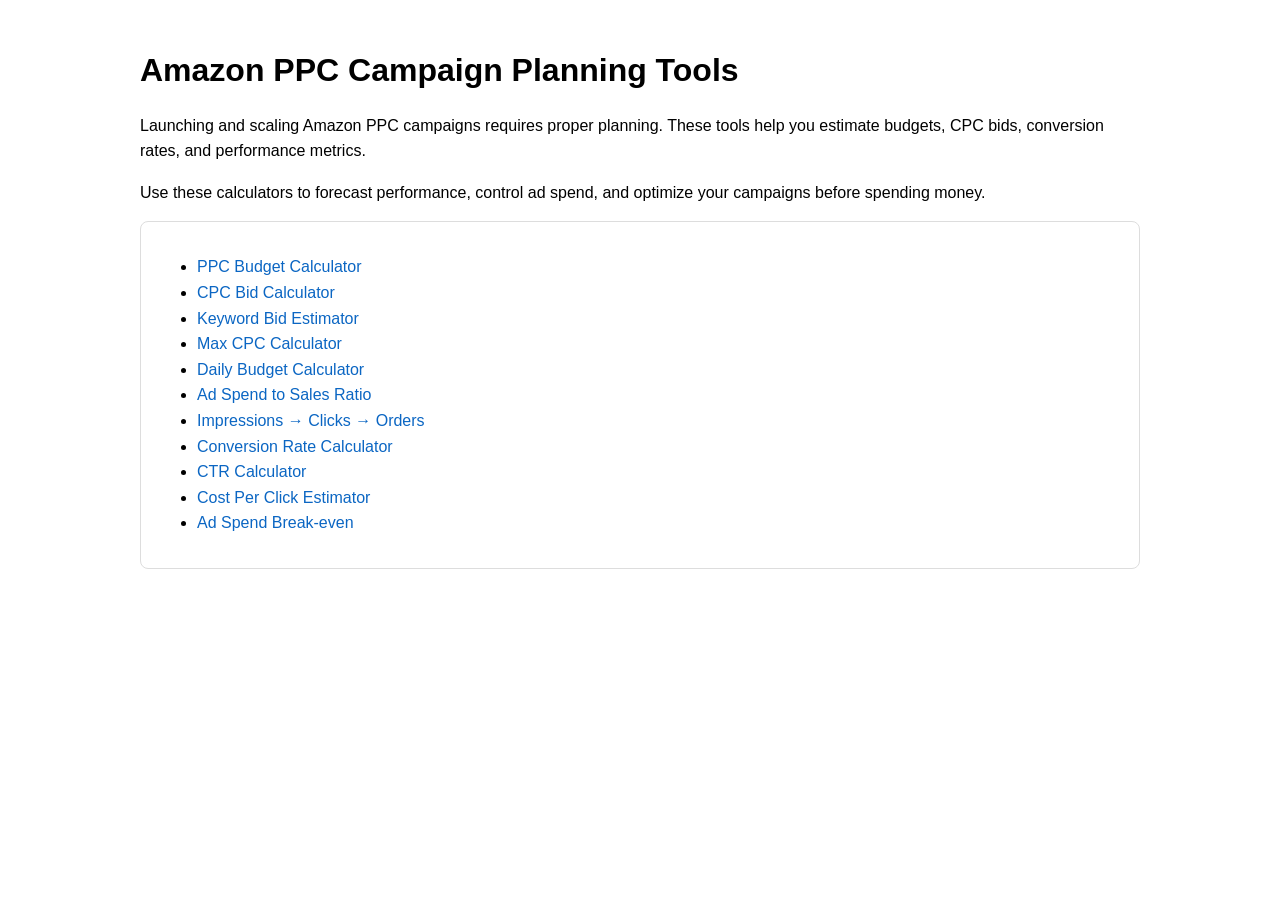
==== index.html @ fa7ad572 "Initial commit" ====
<!DOCTYPE html>
<html>
<head>
<meta charset="UTF-8">
<meta name="google-site-verification" content="PkLa_ViOo6FAHpvh8SacceMb95o9tePRdrqLNBz9X1M" />
<title>Amazon PPC Planning Calculators | Budget, CPC, CTR & Conversion</title>
<meta name="description" content="Plan Amazon PPC campaigns with budget, CPC, CTR, conversion rate and break-even calculators.">
<link rel="stylesheet" href="style.css">
</head>
<body>

<h1>Amazon PPC Campaign Planning Tools</h1>

<p>
Launching and scaling Amazon PPC campaigns requires proper planning. These tools help you estimate budgets, CPC bids, conversion rates, and performance metrics.
</p>

<p>
Use these calculators to forecast performance, control ad spend, and optimize your campaigns before spending money.
</p>

<div class="card">
<ul>
<li><a href="budget/index.html">PPC Budget Calculator</a></li>
<li><a href="cpc/index.html">CPC Bid Calculator</a></li>
<li><a href="keyword-bid/index.html">Keyword Bid Estimator</a></li>
<li><a href="max-cpc/index.html">Max CPC Calculator</a></li>
<li><a href="daily-budget/index.html">Daily Budget Calculator</a></li>
<li><a href="spend-ratio/index.html">Ad Spend to Sales Ratio</a></li>
<li><a href="funnel/index.html">Impressions → Clicks → Orders</a></li>
<li><a href="conversion/index.html">Conversion Rate Calculator</a></li>
<li><a href="ctr/index.html">CTR Calculator</a></li>
<li><a href="cpc-estimator/index.html">Cost Per Click Estimator</a></li>
<li><a href="breakeven/index.html">Ad Spend Break-even</a></li>
</ul>
</div>

</body>
</html>
---- style.css ----
body{font-family:Arial;padding:24px;max-width:1000px;margin:auto;line-height:1.6;}
h1{margin-bottom:10px;}
.card{border:1px solid #ddd;padding:16px;border-radius:8px;margin:12px 0;}
a{color:#0b66c3;text-decoration:none;}
button{padding:8px 12px;margin-top:10px;}
input{margin:6px 0;padding:6px;width:100%;}
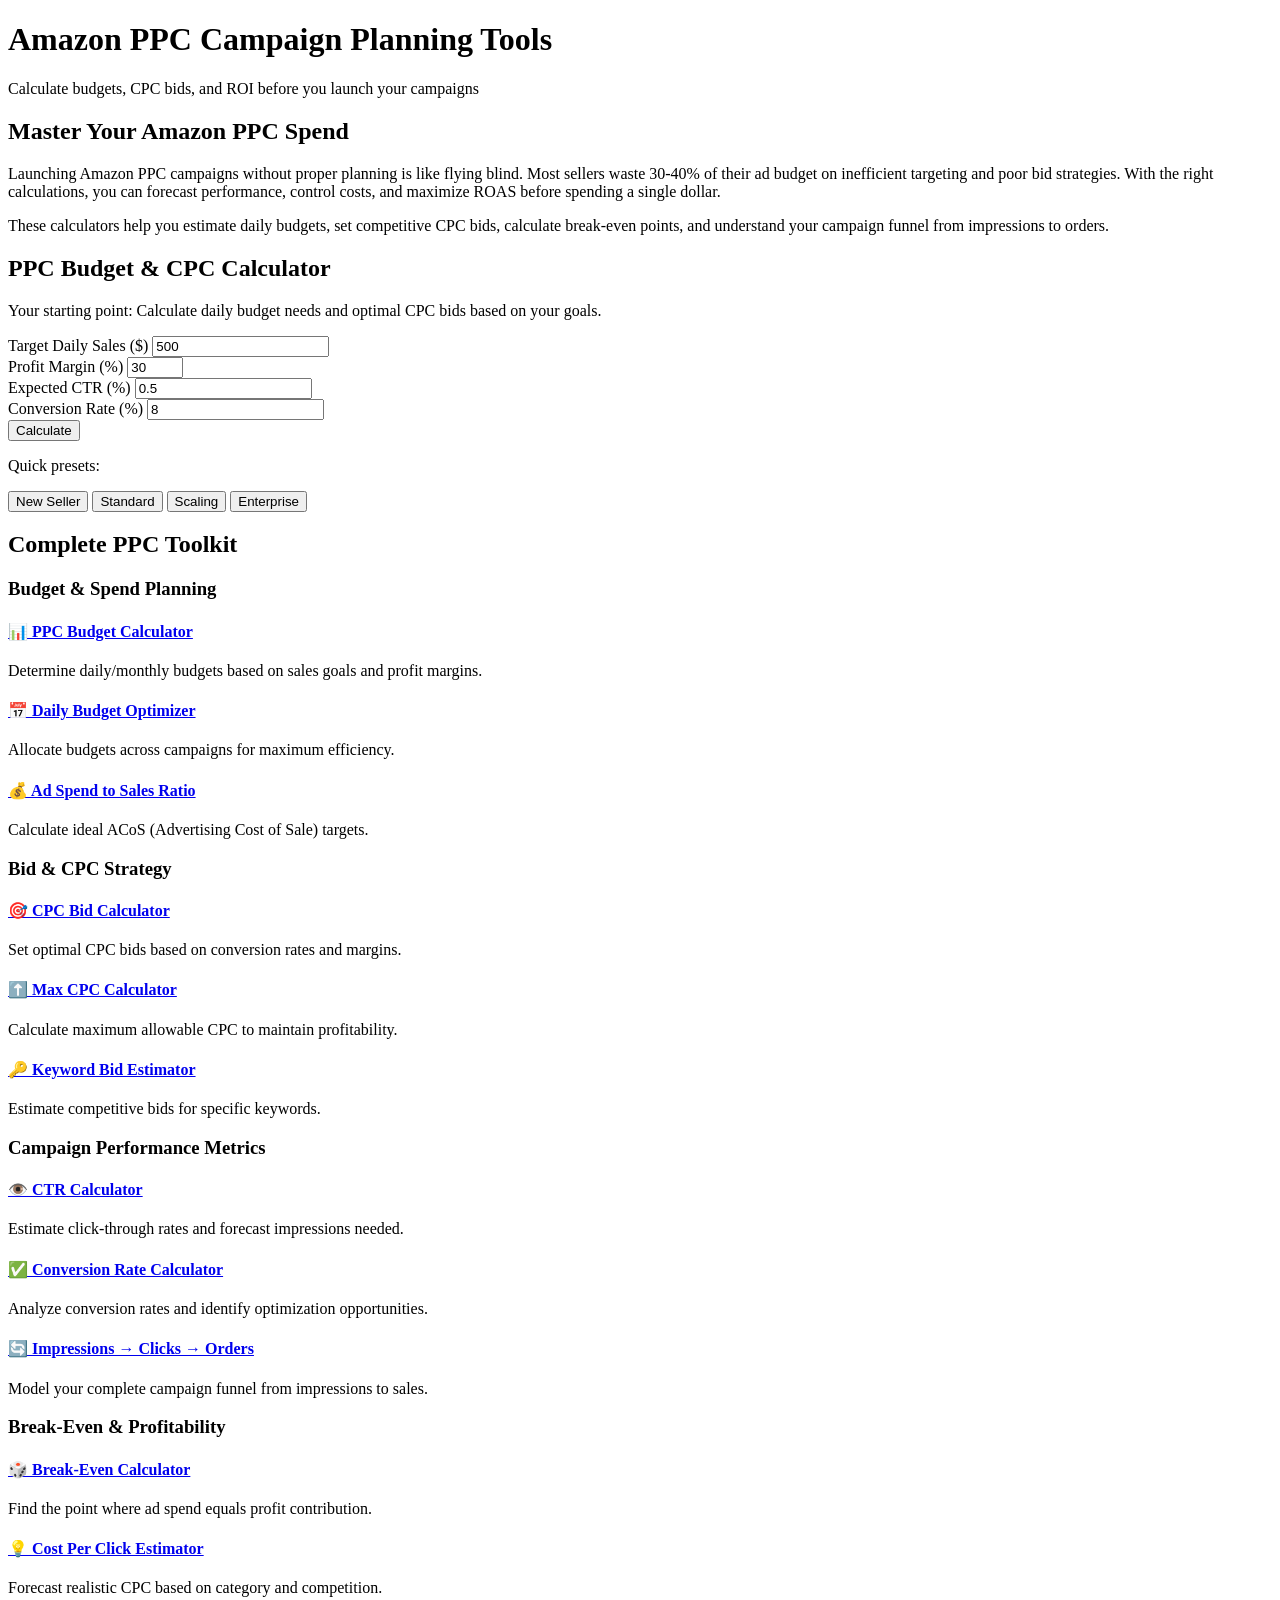
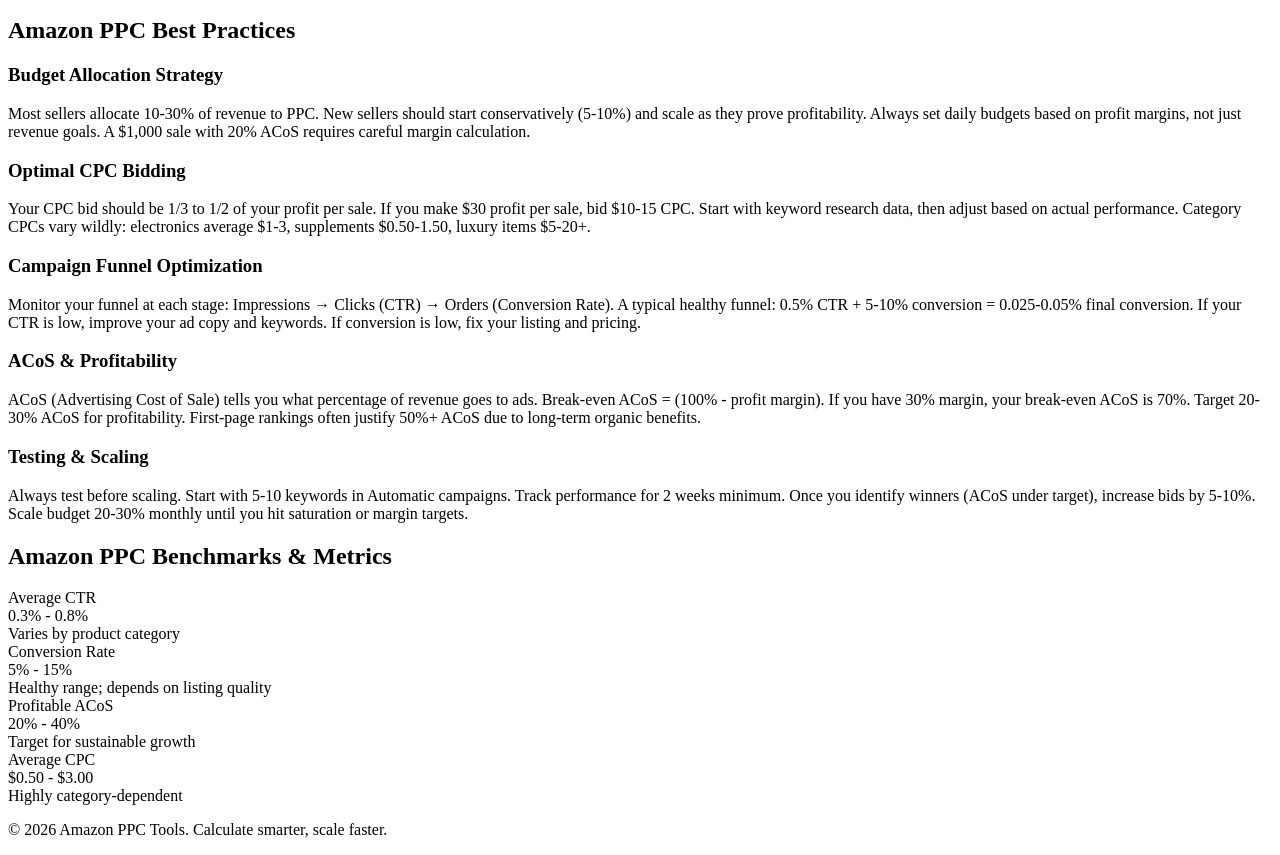
==== commit d559053c: "2 kw: ppc budget calculator - amazon cpc calculator" ====
--- a/index.html
+++ b/index.html
@@ -1,39 +1,242 @@
 <!DOCTYPE html>
-<html>
+
+<html lang="en">
 <head>
-<meta charset="UTF-8">
-<meta name="google-site-verification" content="PkLa_ViOo6FAHpvh8SacceMb95o9tePRdrqLNBz9X1M" />
-<title>Amazon PPC Planning Calculators | Budget, CPC, CTR & Conversion</title>
-<meta name="description" content="Plan Amazon PPC campaigns with budget, CPC, CTR, conversion rate and break-even calculators.">
-<link rel="stylesheet" href="style.css">
+    <meta charset="UTF-8">
+    <meta name="viewport" content="width=device-width, initial-scale=1.0">
+    <meta name="google-site-verification" content="uQVQvib9O00oQFIT-tXdnkU3Vh5VSFZw2b3WhCHTCns" />
+    <title>Amazon PPC Budget & CPC Calculator | Free Planning Tools</title>
+    <meta name="description" content="Calculate Amazon PPC budgets, CPC bids, CTR, conversion rates and ROI. Plan campaigns with data-driven insights.">
+    <link rel="stylesheet" href="styles.css">
 </head>
 <body>
-
-<h1>Amazon PPC Campaign Planning Tools</h1>
-
-<p>
-Launching and scaling Amazon PPC campaigns requires proper planning. These tools help you estimate budgets, CPC bids, conversion rates, and performance metrics.
-</p>
-
-<p>
-Use these calculators to forecast performance, control ad spend, and optimize your campaigns before spending money.
-</p>
-
-<div class="card">
-<ul>
-<li><a href="budget/index.html">PPC Budget Calculator</a></li>
-<li><a href="cpc/index.html">CPC Bid Calculator</a></li>
-<li><a href="keyword-bid/index.html">Keyword Bid Estimator</a></li>
-<li><a href="max-cpc/index.html">Max CPC Calculator</a></li>
-<li><a href="daily-budget/index.html">Daily Budget Calculator</a></li>
-<li><a href="spend-ratio/index.html">Ad Spend to Sales Ratio</a></li>
-<li><a href="funnel/index.html">Impressions → Clicks → Orders</a></li>
-<li><a href="conversion/index.html">Conversion Rate Calculator</a></li>
-<li><a href="ctr/index.html">CTR Calculator</a></li>
-<li><a href="cpc-estimator/index.html">Cost Per Click Estimator</a></li>
-<li><a href="breakeven/index.html">Ad Spend Break-even</a></li>
-</ul>
-</div>
+    <header class="header">
+        <div class="container">
+            <h1>Amazon PPC Campaign Planning Tools</h1>
+            <p class="subtitle">Calculate budgets, CPC bids, and ROI before you launch your campaigns</p>
+        </div>
+    </header>
+
+<main>
+    <section class="intro">
+        <div class="container">
+            <h2>Master Your Amazon PPC Spend</h2>
+            <p>
+                Launching Amazon PPC campaigns without proper planning is like flying blind. Most sellers waste 30-40% of their 
+                ad budget on inefficient targeting and poor bid strategies. With the right calculations, you can forecast performance, 
+                control costs, and maximize ROAS before spending a single dollar.
+            </p>
+            <p>
+                These calculators help you estimate daily budgets, set competitive CPC bids, calculate break-even points, 
+                and understand your campaign funnel from impressions to orders.
+            </p>
+        </div>
+    </section>
+
+    <section class="featured-tool">
+        <div class="container">
+            <h2>PPC Budget & CPC Calculator</h2>
+            <p>Your starting point: Calculate daily budget needs and optimal CPC bids based on your goals.</p>
+            
+            <div class="calculator">
+                <div class="calc-inputs">
+                    <div class="input-group">
+                        <label for="dailySales">Target Daily Sales ($)</label>
+                        <input type="number" id="dailySales" placeholder="500" min="0" value="500">
+                    </div>
+                    <div class="input-group">
+                        <label for="profitMargin">Profit Margin (%)</label>
+                        <input type="number" id="profitMargin" placeholder="30" min="0" max="100" value="30">
+                    </div>
+                    <div class="input-group">
+                        <label for="ctr">Expected CTR (%)</label>
+                        <input type="number" id="ctr" placeholder="0.5" min="0" step="0.1" value="0.5">
+                    </div>
+                    <div class="input-group">
+                        <label for="conversionRate">Conversion Rate (%)</label>
+                        <input type="number" id="conversionRate" placeholder="8" min="0" step="0.1" value="8">
+                    </div>
+                    <button class="calc-btn" onclick="calculatePPC()">Calculate</button>
+                </div>
+
+                <div class="calc-results" id="ppcResults" style="display: none;">
+                    <div class="result-group">
+                        <div class="result-item">
+                            <span class="label">Daily Budget</span>
+                            <span class="value" id="dailyBudget">$0.00</span>
+                            <span class="hint">Max recommended spend</span>
+                        </div>
+                        <div class="result-item">
+                            <span class="label">Optimal CPC Bid</span>
+                            <span class="value" id="optimalCPC">$0.00</span>
+                            <span class="hint">Starting bid recommendation</span>
+                        </div>
+                        <div class="result-item">
+                            <span class="label">Required Impressions</span>
+                            <span class="value" id="impressions">0</span>
+                            <span class="hint">Monthly estimate</span>
+                        </div>
+                        <div class="result-item">
+                            <span class="label">Break-Even ACoS</span>
+                            <span class="value" id="breakEvenAcos">0%</span>
+                            <span class="hint">Maximum acceptable ACoS</span>
+                        </div>
+                    </div>
+                </div>
+
+                <div class="quick-presets">
+                    <p class="preset-label">Quick presets:</p>
+                    <div class="preset-buttons">
+                        <button class="preset-btn" onclick="setPreset(100, 25, 0.3, 5)">New Seller</button>
+                        <button class="preset-btn" onclick="setPreset(500, 30, 0.5, 8)">Standard</button>
+                        <button class="preset-btn" onclick="setPreset(2000, 35, 0.8, 12)">Scaling</button>
+                        <button class="preset-btn" onclick="setPreset(5000, 40, 1.2, 15)">Enterprise</button>
+                    </div>
+                </div>
+            </div>
+        </div>
+    </section>
+
+    <section class="tools-grid">
+        <div class="container">
+            <h2>Complete PPC Toolkit</h2>
+            
+            <h3>Budget & Spend Planning</h3>
+            <div class="grid">
+                <div class="card">
+                    <h4><a href="budget/index.html">📊 PPC Budget Calculator</a></h4>
+                    <p>Determine daily/monthly budgets based on sales goals and profit margins.</p>
+                </div>
+                <div class="card">
+                    <h4><a href="daily-budget/index.html">📅 Daily Budget Optimizer</a></h4>
+                    <p>Allocate budgets across campaigns for maximum efficiency.</p>
+                </div>
+                <div class="card">
+                    <h4><a href="spend-ratio/index.html">💰 Ad Spend to Sales Ratio</a></h4>
+                    <p>Calculate ideal ACoS (Advertising Cost of Sale) targets.</p>
+                </div>
+            </div>
+
+            <h3>Bid & CPC Strategy</h3>
+            <div class="grid">
+                <div class="card">
+                    <h4><a href="cpc/index.html">🎯 CPC Bid Calculator</a></h4>
+                    <p>Set optimal CPC bids based on conversion rates and margins.</p>
+                </div>
+                <div class="card">
+                    <h4><a href="max-cpc/index.html">⬆️ Max CPC Calculator</a></h4>
+                    <p>Calculate maximum allowable CPC to maintain profitability.</p>
+                </div>
+                <div class="card">
+                    <h4><a href="keyword-bid/index.html">🔑 Keyword Bid Estimator</a></h4>
+                    <p>Estimate competitive bids for specific keywords.</p>
+                </div>
+            </div>
+
+            <h3>Campaign Performance Metrics</h3>
+            <div class="grid">
+                <div class="card">
+                    <h4><a href="ctr/index.html">👁️ CTR Calculator</a></h4>
+                    <p>Estimate click-through rates and forecast impressions needed.</p>
+                </div>
+                <div class="card">
+                    <h4><a href="conversion/index.html">✅ Conversion Rate Calculator</a></h4>
+                    <p>Analyze conversion rates and identify optimization opportunities.</p>
+                </div>
+                <div class="card">
+                    <h4><a href="funnel/index.html">🔄 Impressions → Clicks → Orders</a></h4>
+                    <p>Model your complete campaign funnel from impressions to sales.</p>
+                </div>
+            </div>
+
+            <h3>Break-Even & Profitability</h3>
+            <div class="grid">
+                <div class="card">
+                    <h4><a href="breakeven/index.html">🎲 Break-Even Calculator</a></h4>
+                    <p>Find the point where ad spend equals profit contribution.</p>
+                </div>
+                <div class="card">
+                    <h4><a href="cpc-estimator/index.html">💡 Cost Per Click Estimator</a></h4>
+                    <p>Forecast realistic CPC based on category and competition.</p>
+                </div>
+            </div>
+        </div>
+    </section>
+
+    <section class="best-practices">
+        <div class="container">
+            <h2>Amazon PPC Best Practices</h2>
+            
+            <h3>Budget Allocation Strategy</h3>
+            <p>
+                Most sellers allocate 10-30% of revenue to PPC. New sellers should start conservatively (5-10%) and scale as they prove profitability. 
+                Always set daily budgets based on profit margins, not just revenue goals. A $1,000 sale with 20% ACoS requires careful margin calculation.
+            </p>
+
+            <h3>Optimal CPC Bidding</h3>
+            <p>
+                Your CPC bid should be 1/3 to 1/2 of your profit per sale. If you make $30 profit per sale, bid $10-15 CPC. Start with keyword research data, 
+                then adjust based on actual performance. Category CPCs vary wildly: electronics average $1-3, supplements $0.50-1.50, luxury items $5-20+.
+            </p>
+
+            <h3>Campaign Funnel Optimization</h3>
+            <p>
+                Monitor your funnel at each stage: Impressions → Clicks (CTR) → Orders (Conversion Rate). A typical healthy funnel: 
+                0.5% CTR + 5-10% conversion = 0.025-0.05% final conversion. If your CTR is low, improve your ad copy and keywords. 
+                If conversion is low, fix your listing and pricing.
+            </p>
+
+            <h3>ACoS & Profitability</h3>
+            <p>
+                ACoS (Advertising Cost of Sale) tells you what percentage of revenue goes to ads. Break-even ACoS = (100% - profit margin). 
+                If you have 30% margin, your break-even ACoS is 70%. Target 20-30% ACoS for profitability. First-page rankings often justify 50%+ ACoS 
+                due to long-term organic benefits.
+            </p>
+
+            <h3>Testing & Scaling</h3>
+            <p>
+                Always test before scaling. Start with 5-10 keywords in Automatic campaigns. Track performance for 2 weeks minimum. 
+                Once you identify winners (ACoS under target), increase bids by 5-10%. Scale budget 20-30% monthly until you hit saturation or margin targets.
+            </p>
+        </div>
+    </section>
+
+    <section class="metrics-reference">
+        <div class="container">
+            <h2>Amazon PPC Benchmarks & Metrics</h2>
+            <div class="benchmark-table">
+                <div class="bench-row">
+                    <div class="bench-label">Average CTR</div>
+                    <div class="bench-value">0.3% - 0.8%</div>
+                    <div class="bench-note">Varies by product category</div>
+                </div>
+                <div class="bench-row">
+                    <div class="bench-label">Conversion Rate</div>
+                    <div class="bench-value">5% - 15%</div>
+                    <div class="bench-note">Healthy range; depends on listing quality</div>
+                </div>
+                <div class="bench-row">
+                    <div class="bench-label">Profitable ACoS</div>
+                    <div class="bench-value">20% - 40%</div>
+                    <div class="bench-note">Target for sustainable growth</div>
+                </div>
+                <div class="bench-row">
+                    <div class="bench-label">Average CPC</div>
+                    <div class="bench-value">$0.50 - $3.00</div>
+                    <div class="bench-note">Highly category-dependent</div>
+                </div>
+            </div>
+        </div>
+    </section>
+</main>
+
+<footer class="footer">
+    <div class="container">
+        <p>&copy; 2026 Amazon PPC Tools. Calculate smarter, scale faster.</p>
+    </div>
+</footer>
+
+<script src="app.js"></script>
 
 </body>
-</html>
+</html>
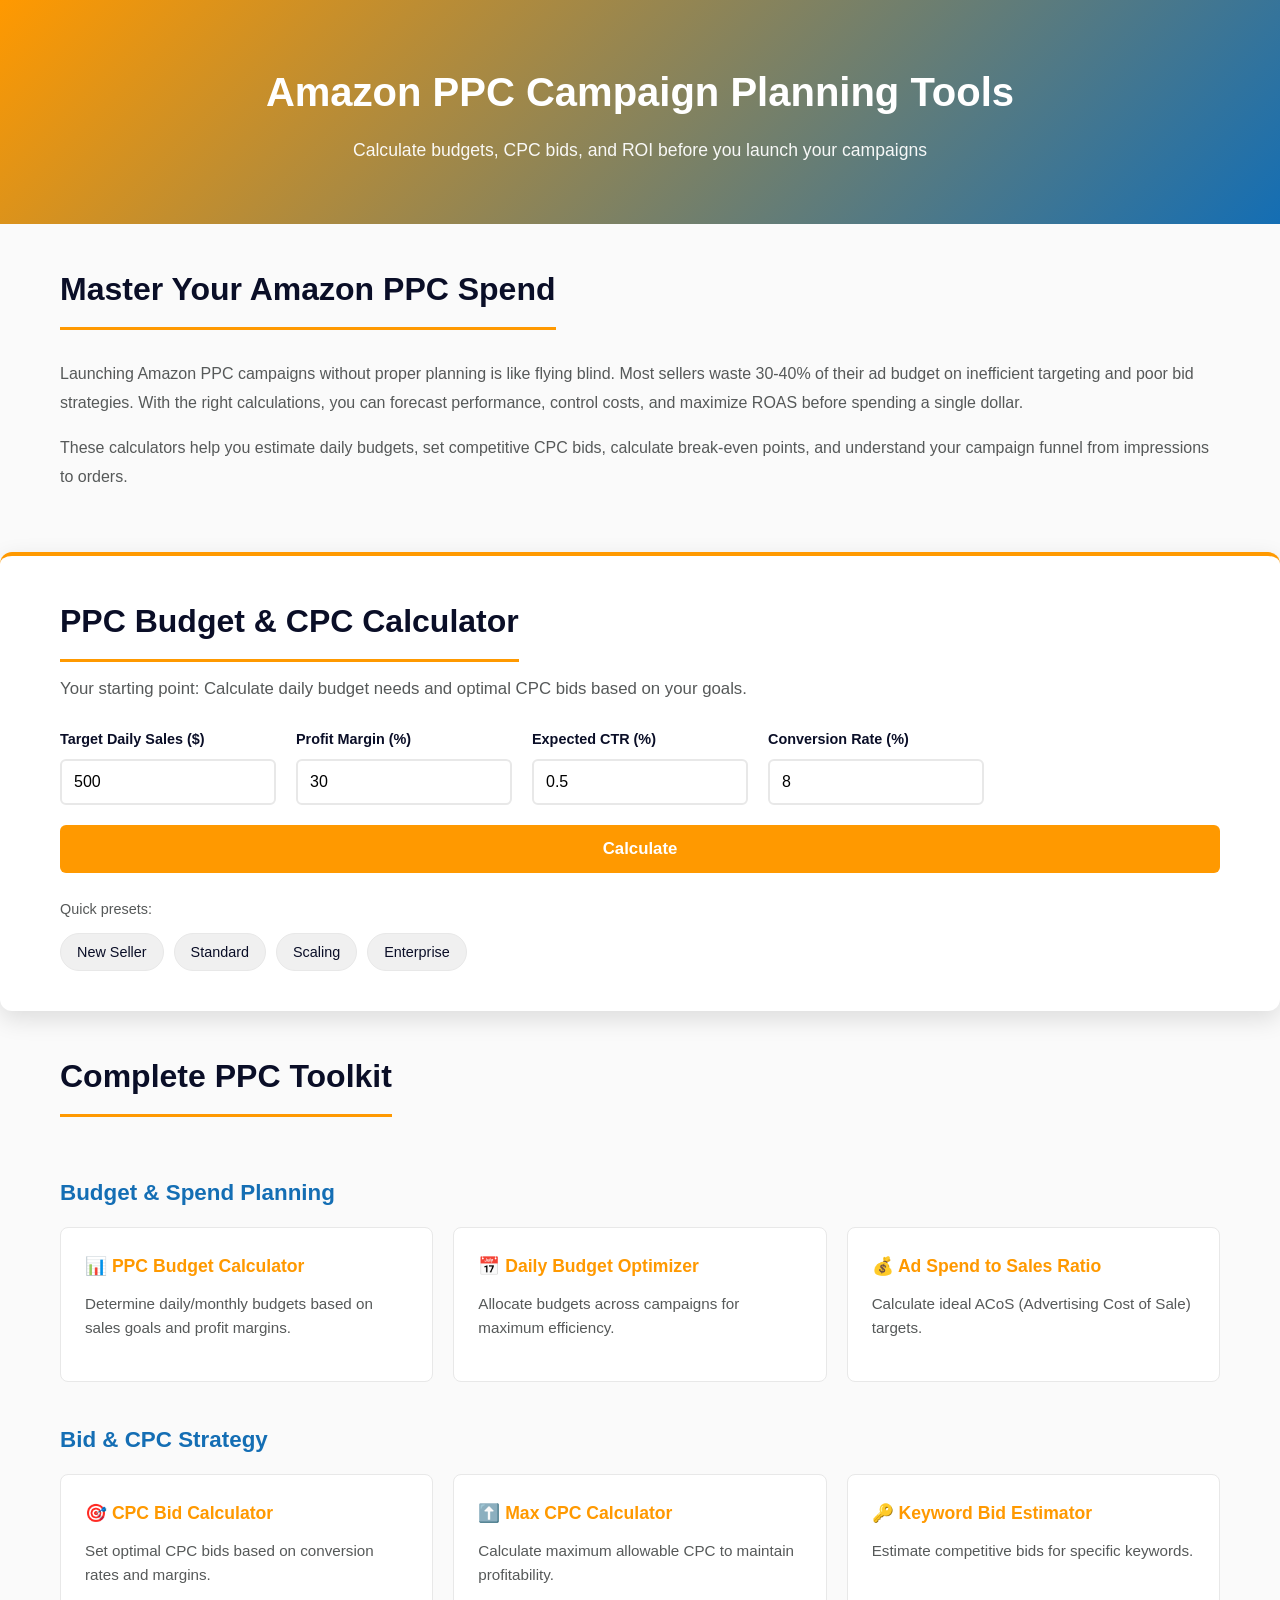
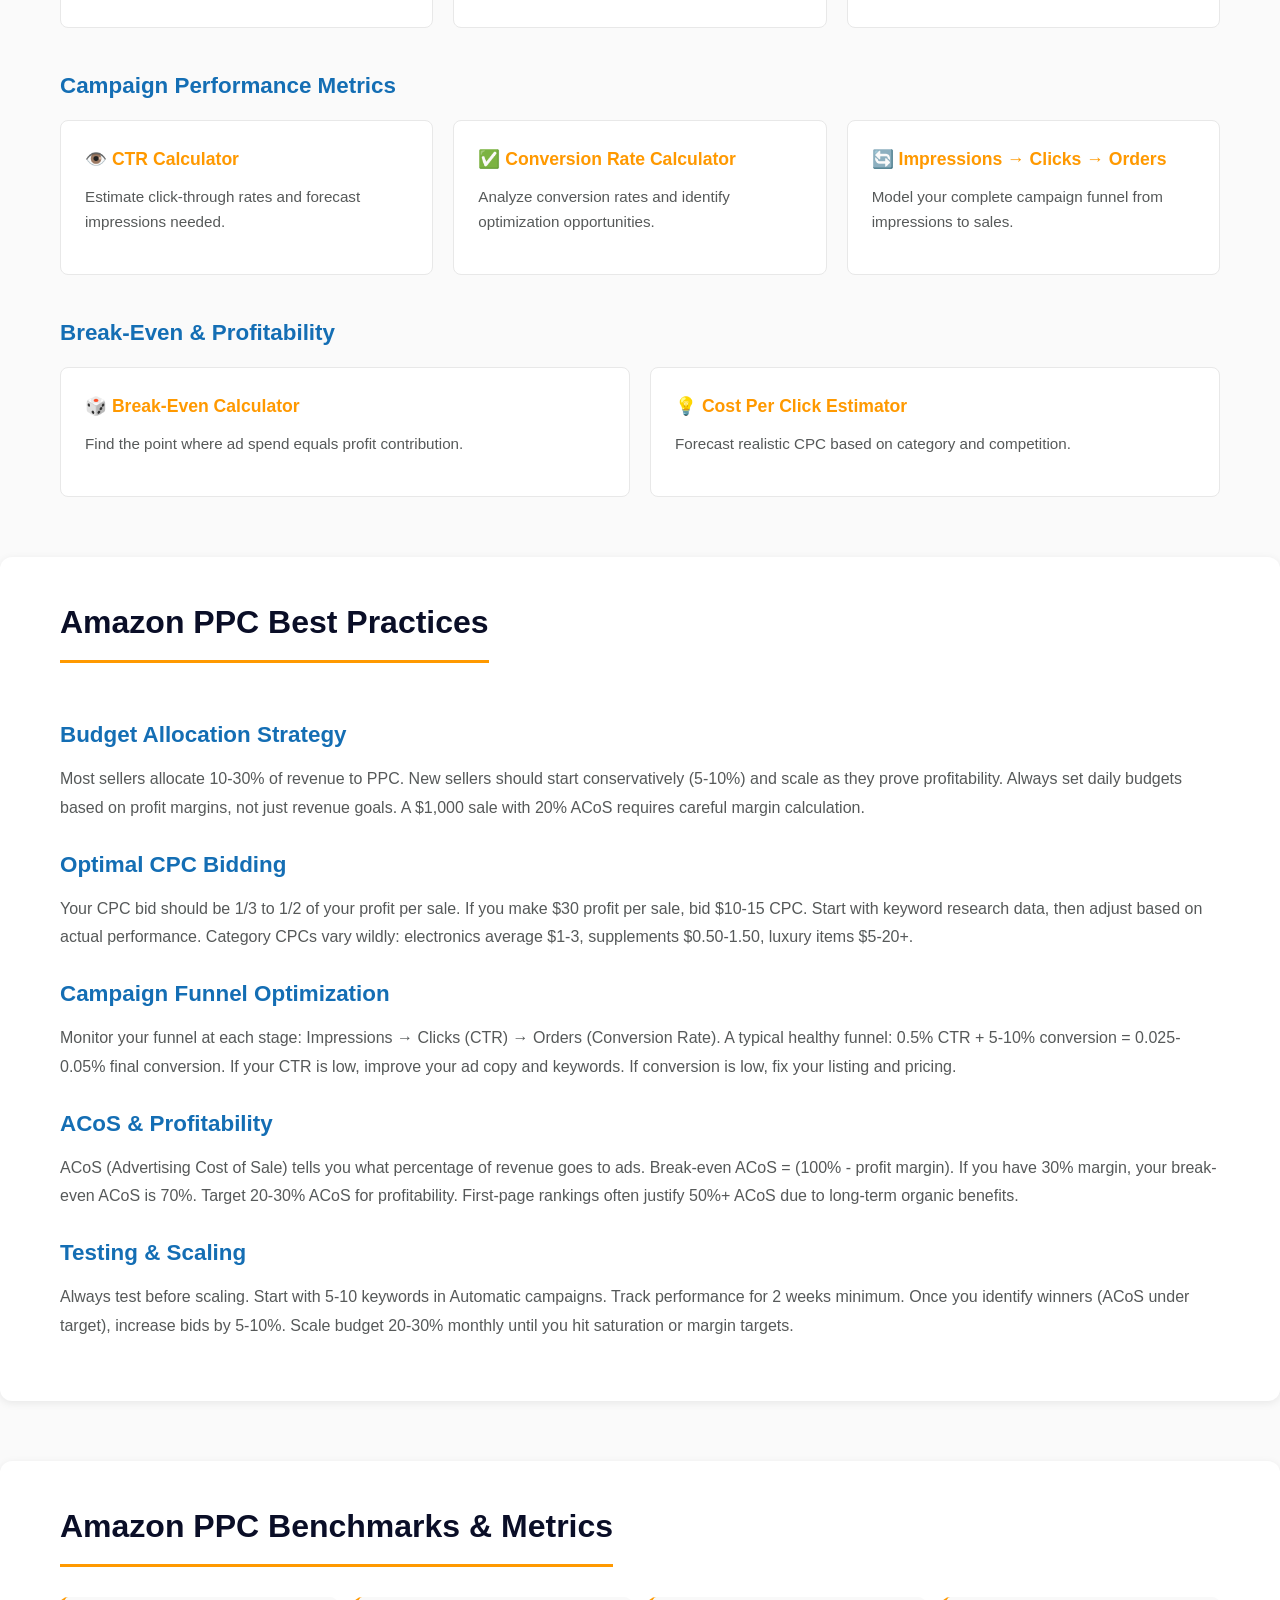
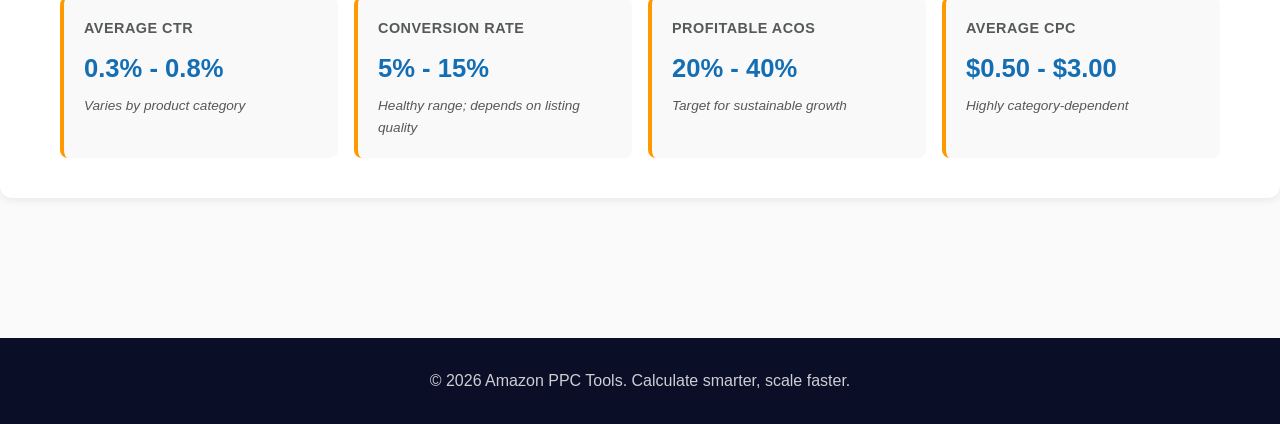
==== commit 9d4ce3ea: "Actualizar index.html" ====
--- a/index.html
+++ b/index.html
@@ -7,7 +7,7 @@
     <meta name="google-site-verification" content="uQVQvib9O00oQFIT-tXdnkU3Vh5VSFZw2b3WhCHTCns" />
     <title>Amazon PPC Budget & CPC Calculator | Free Planning Tools</title>
     <meta name="description" content="Calculate Amazon PPC budgets, CPC bids, CTR, conversion rates and ROI. Plan campaigns with data-driven insights.">
-    <link rel="stylesheet" href="styles.css">
+    <link rel="stylesheet" href="style.css">
 </head>
 <body>
     <header class="header">
--- a/style.css
+++ b/style.css
@@ -0,0 +1,429 @@
+* {
+    margin: 0;
+    padding: 0;
+    box-sizing: border-box;
+}
+
+:root {
+    --primary: #FF9900;
+    --primary-dark: #146EB4;
+    --secondary: #37475A;
+    --success: #27ae60;
+    --warning: #f39c12;
+    --bg: #fafafa;
+    --card-bg: #fff;
+    --text: #0a0e27;
+    --text-light: #565959;
+    --border: #e8e8e8;
+    --shadow: 0 2px 8px rgba(0, 0, 0, 0.08);
+    --shadow-lg: 0 8px 24px rgba(0, 0, 0, 0.12);
+}
+
+html, body {
+    font-family: -apple-system, BlinkMacSystemFont, 'Segoe UI', 'Helvetica Neue', sans-serif;
+    color: var(--text);
+    background: var(--bg);
+    line-height: 1.6;
+}
+
+.container {
+    max-width: 1200px;
+    margin: 0 auto;
+    padding: 0 20px;
+}
+
+/* Header */
+.header {
+    background: linear-gradient(135deg, #FF9900 0%, #146EB4 100%);
+    color: white;
+    padding: 60px 20px;
+    text-align: center;
+}
+
+.header h1 {
+    font-size: 2.5rem;
+    margin-bottom: 12px;
+    font-weight: 700;
+}
+
+.subtitle {
+    font-size: 1.1rem;
+    opacity: 0.95;
+    font-weight: 300;
+}
+
+/* Main */
+main {
+    padding: 40px 0;
+}
+
+section {
+    margin-bottom: 60px;
+}
+
+section h2 {
+    font-size: 2rem;
+    margin-bottom: 30px;
+    color: var(--text);
+    border-bottom: 3px solid var(--primary);
+    padding-bottom: 12px;
+    display: inline-block;
+}
+
+section h3 {
+    font-size: 1.4rem;
+    margin-top: 28px;
+    margin-bottom: 16px;
+    color: var(--primary-dark);
+    font-weight: 600;
+}
+
+section p {
+    font-size: 1rem;
+    color: var(--text-light);
+    margin-bottom: 16px;
+    line-height: 1.8;
+}
+
+/* Featured Calculator */
+.featured-tool {
+    background: var(--card-bg);
+    padding: 40px 20px;
+    border-radius: 12px;
+    box-shadow: var(--shadow-lg);
+    margin-bottom: 40px;
+    border-top: 4px solid var(--primary);
+}
+
+.featured-tool h2 {
+    margin-bottom: 12px;
+}
+
+.featured-tool > .container > p {
+    margin-bottom: 24px;
+    font-size: 1.05rem;
+    color: var(--text-light);
+}
+
+/* Calculator */
+.calculator {
+    margin-top: 20px;
+}
+
+.calc-inputs {
+    display: grid;
+    grid-template-columns: repeat(auto-fit, minmax(180px, 1fr));
+    gap: 20px;
+    margin-bottom: 24px;
+}
+
+.input-group {
+    display: flex;
+    flex-direction: column;
+}
+
+.input-group label {
+    font-size: 0.9rem;
+    font-weight: 600;
+    color: var(--text);
+    margin-bottom: 8px;
+}
+
+.input-group input {
+    padding: 12px;
+    border: 2px solid var(--border);
+    border-radius: 6px;
+    font-size: 1rem;
+    transition: border-color 0.3s ease;
+}
+
+.input-group input:focus {
+    outline: none;
+    border-color: var(--primary);
+    box-shadow: 0 0 0 3px rgba(255, 153, 0, 0.1);
+}
+
+.calc-btn {
+    grid-column: 1 / -1;
+    padding: 14px 28px;
+    background: var(--primary);
+    color: white;
+    border: none;
+    border-radius: 6px;
+    font-size: 1.05rem;
+    font-weight: 600;
+    cursor: pointer;
+    transition: all 0.3s ease;
+}
+
+.calc-btn:hover {
+    background: #e68a00;
+    transform: translateY(-2px);
+    box-shadow: var(--shadow);
+}
+
+.calc-btn:active {
+    transform: translateY(0);
+}
+
+/* Results */
+.calc-results {
+    background: #f9f9f9;
+    padding: 24px;
+    border-radius: 8px;
+    border-left: 4px solid var(--success);
+    margin-bottom: 24px;
+}
+
+.result-group {
+    display: grid;
+    grid-template-columns: repeat(auto-fit, minmax(200px, 1fr));
+    gap: 20px;
+}
+
+.result-item {
+    display: flex;
+    flex-direction: column;
+    background: white;
+    padding: 16px;
+    border-radius: 6px;
+    border: 1px solid var(--border);
+}
+
+.result-item .label {
+    font-size: 0.85rem;
+    color: var(--text-light);
+    font-weight: 600;
+    text-transform: uppercase;
+    letter-spacing: 0.5px;
+    margin-bottom: 8px;
+}
+
+.result-item .value {
+    font-size: 1.8rem;
+    font-weight: 700;
+    color: var(--primary);
+    margin-bottom: 4px;
+}
+
+.result-item .hint {
+    font-size: 0.8rem;
+    color: var(--text-light);
+    font-style: italic;
+}
+
+/* Quick Presets */
+.quick-presets {
+    margin-top: 20px;
+}
+
+.preset-label {
+    font-size: 0.9rem;
+    color: var(--text-light);
+    margin-bottom: 10px;
+    font-weight: 500;
+}
+
+.preset-buttons {
+    display: flex;
+    flex-wrap: wrap;
+    gap: 10px;
+}
+
+.preset-btn {
+    padding: 10px 16px;
+    background: #f0f0f0;
+    color: var(--text);
+    border: 1px solid var(--border);
+    border-radius: 20px;
+    font-size: 0.9rem;
+    font-weight: 500;
+    cursor: pointer;
+    transition: all 0.2s ease;
+}
+
+.preset-btn:hover {
+    background: var(--primary);
+    color: white;
+    border-color: var(--primary);
+    transform: translateY(-1px);
+}
+
+/* Grid */
+.grid {
+    display: grid;
+    grid-template-columns: repeat(auto-fit, minmax(300px, 1fr));
+    gap: 20px;
+    margin-bottom: 40px;
+}
+
+.card {
+    background: var(--card-bg);
+    padding: 24px;
+    border-radius: 8px;
+    border: 1px solid var(--border);
+    transition: all 0.3s ease;
+}
+
+.card:hover {
+    box-shadow: var(--shadow-lg);
+    transform: translateY(-4px);
+    border-color: var(--primary);
+}
+
+.card h4 {
+    font-size: 1.1rem;
+    margin-bottom: 12px;
+}
+
+.card a {
+    color: var(--primary);
+    text-decoration: none;
+    font-weight: 600;
+    transition: color 0.3s ease;
+}
+
+.card a:hover {
+    color: var(--primary-dark);
+    text-decoration: underline;
+}
+
+.card p {
+    color: var(--text-light);
+    font-size: 0.95rem;
+    line-height: 1.6;
+}
+
+/* Best Practices */
+.best-practices {
+    background: var(--card-bg);
+    padding: 40px 20px;
+    border-radius: 12px;
+    box-shadow: var(--shadow);
+}
+
+.best-practices h2 {
+    margin-bottom: 30px;
+}
+
+.best-practices h3 {
+    margin-top: 24px;
+    margin-bottom: 12px;
+}
+
+.best-practices p {
+    color: var(--text-light);
+    margin-bottom: 20px;
+}
+
+/* Metrics Reference */
+.metrics-reference {
+    background: var(--card-bg);
+    padding: 40px 20px;
+    border-radius: 12px;
+    box-shadow: var(--shadow);
+    margin-bottom: 40px;
+}
+
+.metrics-reference h2 {
+    margin-bottom: 30px;
+}
+
+.benchmark-table {
+    display: grid;
+    grid-template-columns: repeat(auto-fit, minmax(250px, 1fr));
+    gap: 16px;
+}
+
+.bench-row {
+    background: #f9f9f9;
+    padding: 20px;
+    border-radius: 8px;
+    border-left: 4px solid var(--primary);
+    display: flex;
+    flex-direction: column;
+}
+
+.bench-label {
+    font-size: 0.9rem;
+    color: var(--text-light);
+    font-weight: 600;
+    text-transform: uppercase;
+    letter-spacing: 0.5px;
+    margin-bottom: 8px;
+}
+
+.bench-value {
+    font-size: 1.6rem;
+    font-weight: 700;
+    color: var(--primary-dark);
+    margin-bottom: 6px;
+}
+
+.bench-note {
+    font-size: 0.85rem;
+    color: var(--text-light);
+    font-style: italic;
+}
+
+/* Footer */
+.footer {
+    background: var(--text);
+    color: white;
+    text-align: center;
+    padding: 30px 20px;
+    margin-top: 60px;
+}
+
+.footer p {
+    color: rgba(255, 255, 255, 0.8);
+    margin: 0;
+}
+
+/* Responsive */
+@media (max-width: 768px) {
+    .header h1 {
+        font-size: 1.8rem;
+    }
+
+    .subtitle {
+        font-size: 1rem;
+    }
+
+    section h2 {
+        font-size: 1.6rem;
+    }
+
+    section h3 {
+        font-size: 1.2rem;
+    }
+
+    .calc-inputs {
+        grid-template-columns: 1fr;
+    }
+
+    .calc-btn {
+        grid-column: 1;
+    }
+
+    .result-group {
+        grid-template-columns: 1fr;
+    }
+
+    .grid {
+        grid-template-columns: 1fr;
+    }
+
+    .preset-buttons {
+        flex-direction: column;
+    }
+
+    .preset-btn {
+        width: 100%;
+        text-align: center;
+    }
+
+    .benchmark-table {
+        grid-template-columns: 1fr;
+    }
+}
